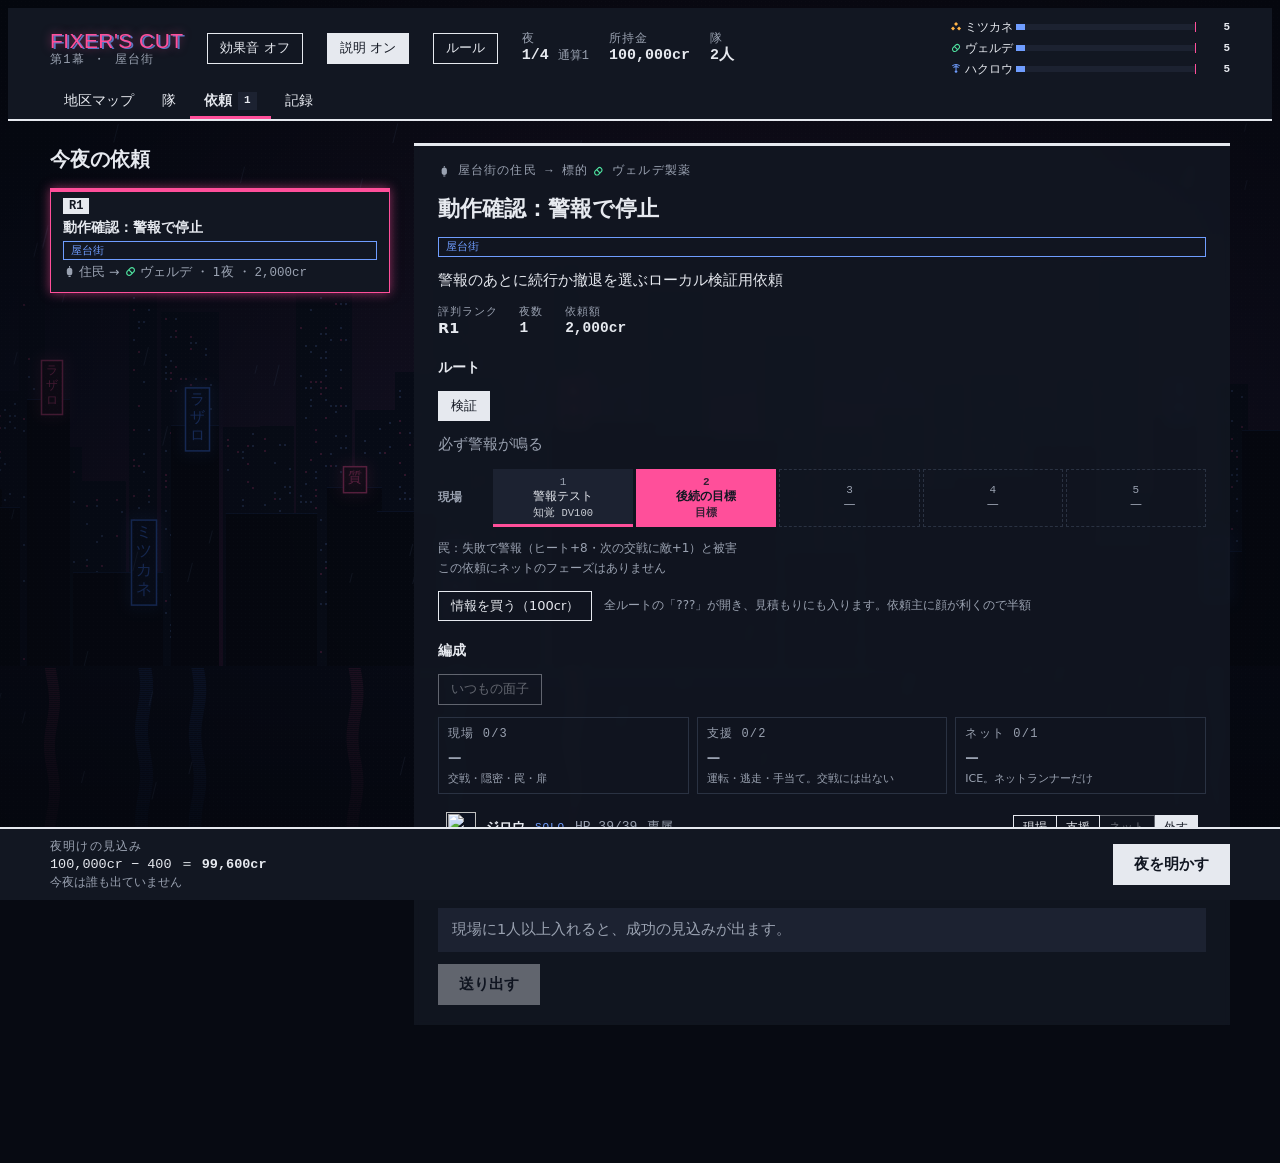
==== tools/smoke.html @ 446d9503 "Start the roguelike version: 12-night runs with a district map and reward picks Copy Fixer's Cut fro" ====
<!doctype html><html lang="ja"><meta charset="utf-8"><meta name="viewport" content="width=device-width, initial-scale=1">
<title>Fixer's Cut — local smoke fixture</title><link rel="stylesheet" href="/style.css">
<canvas id="city" aria-hidden="true"></canvas><div id="app"></div><div id="modal" class="modal" hidden></div><div id="fx" class="fx" hidden></div>
<script src="/js/data.js"></script><script src="/js/engine.js"></script><script src="/js/world.js"></script><script src="/js/run.js"></script><script src="/js/art.js"></script><script src="/js/comfort.js"></script><script src="/js/ui.js"></script>
<script>
// Deliberately isolated to localhost test page; never persists over a player's save.
save = () => {};
newGame(); G.storyQueue=[]; G.money=100000; G.board=[]; G.conditions={}; G.news=2;
G.runners.forEach(r=>{r.contract='exclusive';r.stipend=100;});
addJob({id:'smoke',title:'動作確認：警報で停止',rank:1,nights:1,payout:2000,cred:1,heat:10,client:'resident',target:'verde',req:[],desc:'警報のあとに続行か撤退を選ぶローカル検証用依頼',routes:[{name:'検証',note:'必ず警報が鳴る',field:[T(100,'警報テスト'),O('後続の目標'),_,_,_],net:N5()}]},true);
G.run.tonight={type:'job'}; // ラン中は、その夜の行き先が依頼のときだけ依頼の画面が開く
UI.tab='board'; render();
</script>
---- style.css ----
/* Layout: 雨の夜のヨミハマに貼られた2色刷りのビラ。背景の Canvas に夜景、その上に半透明の帳場。
   ピンク＝人間性や金が削れるもの、青＝仕組みとデータ。ネオンを映えさせるため、ダークに絞った単一テーマ。 */
:root {
  --paper: #070a12;
  --sheet: #121722;
  --panel: rgba(18, 23, 34, 0.9);
  --ink: #e6e9ef;
  --ink-soft: #9aa2b1;
  --rule: #2a3242;
  --pink: #ff4f9a;
  --blue: #6f9dff;
  --tile: #1c2231;
  --red: #ff3b5c;
  --scrim: rgba(3, 4, 9, 0.72);
  --log-bg: #05070c;
  --log-fg: #e6e9ef;
  --log-dim: #7d8595;
  --log-ok: #8fb2ff;
  --log-ng: #ff6aa8;
  --glow-pink: 0 0 10px rgba(255, 79, 154, 0.55);
  --glow-blue: 0 0 10px rgba(111, 157, 255, 0.5);
  --display: "Dela Gothic One", "Hiragino Sans", "Yu Gothic", sans-serif;
  --body: "IBM Plex Sans JP", "Hiragino Sans", "Yu Gothic", system-ui, sans-serif;
  --dot: "DotGothic16", "Osaka-Mono", ui-monospace, monospace;
  --mono: "IBM Plex Mono", ui-monospace, "SFMono-Regular", Menlo, monospace;
  color-scheme: dark;
}

* { box-sizing: border-box; }
body {
  background: var(--paper); color: var(--ink);
  font-family: var(--body); font-size: 14.5px; line-height: 1.65;
  padding-left: max(16px, env(safe-area-inset-left, 0px));
  padding-right: max(16px, env(safe-area-inset-right, 0px));
  padding-block: 0 calc(110px + env(safe-area-inset-bottom, 0px));
}
body::before {
  content: ""; position: fixed; inset: 0 0 auto; height: env(safe-area-inset-top, 0px);
  z-index: 30; background: var(--sheet);
}
#city { position: fixed; inset: 0; width: 100%; height: 100%; z-index: 0; pointer-events: none; transition: opacity 0.6s; }
#city[data-mode="dim"] { opacity: 0.32; }
#app { position: relative; z-index: 1; }
body.locked { overflow: hidden; }
h1, h2, h3, h4 { margin: 0; text-wrap: balance; }
p { margin: 0; }
ul, ol { margin: 0; }
b { font-weight: 700; }
.num { font-family: var(--mono); font-variant-numeric: tabular-nums; }
.label { font-family: var(--dot); font-size: 12px; letter-spacing: 0.1em; color: var(--ink-soft); font-weight: 400; }
.dim { color: var(--ink-soft); }
.pink { color: var(--pink); }
.blue { color: var(--blue); }
small { font-size: 12px; }

/* ── ボタン ── */
button {
  font: inherit; font-size: 13px; color: var(--ink); background: transparent;
  border: 1px solid var(--ink); padding: 5px 12px; cursor: pointer; line-height: 1.4;
  border-radius: 0;
}
button:hover:not(:disabled) { background: var(--tile); }
button:focus-visible, summary:focus-visible { outline: 2px solid var(--blue); outline-offset: 2px; }
button:disabled { opacity: 0.38; cursor: not-allowed; }
button.primary { background: var(--ink); color: var(--sheet); }
button.primary:hover:not(:disabled) { background: var(--pink); border-color: var(--pink); }
button.danger { border-color: var(--pink); color: var(--pink); }
button.big { font-size: 15px; padding: 9px 20px; font-weight: 700; }
button.sm { font-size: 12px; padding: 2px 8px; }
button[aria-pressed="true"] { background: var(--ink); color: var(--sheet); }

.chip {
  display: inline-block; font-size: 11px; padding: 0 7px; border: 1px solid currentColor;
  line-height: 1.6; white-space: nowrap; font-weight: 500; vertical-align: 1px;
}
.chip.p { color: var(--pink); }
.chip.b { color: var(--blue); }
.chip.o { color: var(--ink-soft); }

/* ── HUD ── */
.hud {
  position: sticky; top: env(safe-area-inset-top, 0px); z-index: 20;
  background: var(--sheet); border-bottom: 2px solid var(--ink);
  margin-inline: calc(-1 * max(16px, env(safe-area-inset-left, 0px))) calc(-1 * max(16px, env(safe-area-inset-right, 0px)));
  padding-left: max(16px, env(safe-area-inset-left, 0px));
  padding-right: max(16px, env(safe-area-inset-right, 0px));
}
.hud-in {
  max-width: 1180px; margin: 0 auto; padding-block: 10px 6px;
  display: flex; flex-wrap: wrap; align-items: center; gap: 8px 24px;
}
.brand { display: grid; line-height: 1.15; }
.logo {
  font-family: var(--display); font-size: 21px; color: var(--pink);
  text-shadow: 2px 1px 0 color-mix(in srgb, var(--blue) 70%, transparent), var(--glow-pink); letter-spacing: 0.02em;
}
.hud-stats { display: flex; flex-wrap: wrap; gap: 4px 20px; margin: 0; }
.hud-stats > div { display: grid; line-height: 1.25; }
.hud-stats dd { margin: 0; font-weight: 700; font-size: 15px; }
.hud-stats .neg dd { color: var(--pink); }
.hud-stats .dim { font-weight: 400; font-size: 12px; }
.heat { display: grid; gap: 2px; min-width: 190px; flex: 1 1 190px; max-width: 280px; margin-left: auto; }
.hb { display: grid; grid-template-columns: 58px 1fr 26px; gap: 8px; align-items: center; font-size: 11.5px; }
.hb b { font-size: 11px; text-align: right; }
.ht { height: 6px; background: var(--tile); position: relative; }
.ht::after { content: ""; position: absolute; right: 0; top: -2px; bottom: -2px; width: 1px; background: var(--pink); }
.ht i { display: block; height: 100%; background: var(--blue); }
.hot .ht i { background: var(--pink); }
.hot b, .hot span { color: var(--pink); }

.tabs {
  max-width: 1180px; margin: 0 auto; display: flex; gap: 0; overflow-x: auto;
  scrollbar-width: none;
}
.tabs::-webkit-scrollbar { display: none; }
.tabs button {
  border: 0; border-bottom: 3px solid transparent; padding: 6px 14px 5px; font-size: 14px; font-weight: 500;
  white-space: nowrap; display: inline-flex; align-items: center; gap: 6px;
}
.tabs button[aria-selected="true"] { border-bottom-color: var(--pink); background: transparent; color: var(--ink); font-weight: 700; }
.tabs .bd { font-size: 11px; background: var(--tile); padding: 0 6px; line-height: 1.6; }

/* ── 本文 ── */
.view { max-width: 1180px; margin: 0 auto; padding-block: 22px 20px; display: grid; gap: 26px; }
.sec { font-family: var(--body); font-weight: 700; font-size: 20px; display: flex; gap: 10px; align-items: baseline; flex-wrap: wrap; margin-bottom: 12px; }
.lead { max-width: 70ch; margin-bottom: 8px; }
.panel { background: var(--panel); backdrop-filter: blur(3px); border-top: 3px solid var(--ink); padding: 12px 14px 14px; display: grid; gap: 10px; align-content: start; min-width: 0; }
.panel h3 { font-size: 14px; }
.cols { display: grid; grid-template-columns: repeat(auto-fit, minmax(min(100%, 300px), 1fr)); gap: 16px; }

.chapter { display: grid; gap: 6px; border-bottom: 1px solid var(--rule); padding-block: 18px; text-shadow: 0 1px 6px #000; }
.chapter h2 { font-family: var(--display); font-weight: 400; font-size: clamp(24px, 4vw, 34px); color: var(--pink); text-shadow: 2px 1px 0 color-mix(in srgb, var(--blue) 60%, transparent), var(--glow-pink); }
.chapter p { max-width: 68ch; }
.checks { list-style: none; padding: 0; display: grid; gap: 2px; font-size: 13.5px; }
.checks li { color: var(--ink-soft); }
.checks li.done { color: var(--blue); }
.tut ol { padding-left: 1.3em; display: grid; gap: 4px; font-size: 13.5px; }
.tut { border-top-color: var(--blue); }

.ledger { margin: 0; display: grid; gap: 4px; font-size: 13.5px; }
.ledger > div { display: grid; grid-template-columns: 1fr auto; gap: 12px; align-items: baseline; border-bottom: 1px dotted var(--rule); padding-bottom: 3px; }
.ledger dt { min-width: 0; }
.ledger dd { margin: 0; font-weight: 600; white-space: nowrap; }
.ledger .tot { border-bottom: 0; border-top: 1px solid var(--ink); padding-top: 4px; font-weight: 700; }

.mlist { list-style: none; padding: 0; display: grid; gap: 8px; font-size: 13.5px; }
.mlist li { display: grid; gap: 1px; border-bottom: 1px dotted var(--rule); padding-bottom: 6px; }
.mlist li button { justify-self: start; margin-top: 3px; }
.heatlist { display: grid; gap: 6px; }
.hrow { display: grid; grid-template-columns: 100px 1fr 30px; gap: 10px; align-items: center; font-size: 13px; }
.hrow b { text-align: right; }
.msheet .hrow { grid-template-columns: 100px 1fr 30px 36px; }
.hrow .delta { text-align: right; font-size: 12px; }
.memorial ul { padding-left: 1.1em; font-size: 13.5px; }

/* ── ランナー ── */
.runners { display: grid; grid-template-columns: repeat(auto-fill, minmax(min(100%, 290px), 1fr)); gap: 16px; }
.runner { background: var(--panel); backdrop-filter: blur(3px); border-top: 3px solid var(--ink); padding: 12px 14px 14px; display: grid; gap: 8px; align-content: start; min-width: 0; }
.runner.away { opacity: 0.72; }
.runner header { display: flex; justify-content: space-between; align-items: center; gap: 12px; }
.nmrow { display: flex; flex-wrap: wrap; gap: 6px; align-items: baseline; flex: 1; min-width: 0; }
.nm { font-family: var(--display); font-weight: 400; font-size: 20px; line-height: 1.2; }
.role { font-family: var(--dot); color: var(--blue); font-size: 13px; letter-spacing: 0.08em; text-align: right; line-height: 1.2; display: grid; }
.role small { font-family: var(--body); letter-spacing: 0; color: var(--ink-soft); font-size: 11px; }
.role.sm { display: inline; font-size: 11px; }
.meta { font-size: 12.5px; color: var(--ink-soft); }
.st-mission { color: var(--blue); }
.st-therapy { color: var(--blue); }
.st-down { color: var(--pink); font-weight: 700; }
.bio { font-size: 13px; color: var(--ink-soft); border-left: 2px solid var(--rule); padding-left: 10px; }
.bars { display: grid; gap: 4px; position: relative; }
.bar { display: grid; grid-template-columns: 44px 1fr 52px; gap: 8px; align-items: center; font-size: 11.5px; }
.bar b { text-align: right; font-size: 11.5px; }
.track { height: 8px; background: var(--tile); position: relative; overflow: hidden; }
.track i { display: block; height: 100%; background: var(--ink); }
.track i.low { background: var(--pink); }
.track.ar i { background: var(--blue); }
.track.hum {
  background: linear-gradient(to right,
    color-mix(in srgb, var(--pink) 45%, var(--sheet)) 0 var(--z1),
    color-mix(in srgb, var(--pink) 20%, var(--sheet)) var(--z1) var(--z2),
    var(--tile) var(--z2));
}
.track.hum i { background: color-mix(in srgb, var(--ink) 75%, transparent); }
.zone { justify-self: end; font-family: var(--dot); font-size: 11px; letter-spacing: 0.08em; }
.z-stable { color: var(--ink-soft); }
.z-unstable, .z-sign, .z-gone { color: var(--pink); }
.stats { display: grid; grid-template-columns: repeat(6, 1fr); gap: 2px; border-block: 1px solid var(--rule); padding-block: 4px; }
.stats span { display: grid; text-align: center; line-height: 1.25; }
.stats i { font-style: normal; font-family: var(--dot); font-size: 10.5px; color: var(--ink-soft); }
.stats b { font-size: 14px; }
.skills { display: flex; flex-wrap: wrap; gap: 3px 12px; font-size: 12.5px; }
.skills b { margin-left: 4px; }
.cy { font-size: 12.5px; }
.perk { font-size: 12.5px; color: var(--ink-soft); }
.perk.on { color: var(--blue); }
.contract { font-size: 12.5px; }
.actions { display: flex; flex-wrap: wrap; gap: 6px; }

/* ── 依頼盤 ── */
.board { display: grid; grid-template-columns: minmax(0, 340px) minmax(0, 1fr); gap: 24px; align-items: start; }
.jobs { display: grid; gap: 8px; }
.jobs .sec { margin-bottom: 4px; }
.job {
  display: grid; gap: 3px; text-align: left; background: var(--panel); border: 1px solid var(--rule);
  padding: 9px 12px; width: 100%;
}
.job.sel { border-color: var(--pink); box-shadow: inset 0 3px 0 var(--pink), var(--glow-pink); background: var(--sheet); }
.jtop { display: flex; gap: 6px; align-items: center; flex-wrap: wrap; }
.rk { font-family: var(--mono); font-weight: 600; font-size: 12px; background: var(--ink); color: var(--sheet); padding: 0 6px; }
.exp { margin-left: auto; font-size: 11.5px; }
.jt { font-size: 14px; line-height: 1.45; }
.jm { font-size: 12.5px; color: var(--ink-soft); }
.req { display: flex; flex-wrap: wrap; gap: 4px; }
.req span { font-size: 11px; color: var(--blue); border: 1px solid currentColor; padding: 0 6px; }

.detail { min-width: 0; }
.jd { background: var(--panel); backdrop-filter: blur(3px); border-top: 3px solid var(--ink); padding: 16px clamp(14px, 3vw, 24px) 20px; display: grid; gap: 12px; scroll-margin-top: 140px; }
.jd h2 { font-family: var(--body); font-weight: 700; font-size: clamp(18px, 2.4vw, 22px); line-height: 1.45; }
.jd h3 { font-size: 14px; margin-top: 6px; }
.facts { display: flex; flex-wrap: wrap; gap: 4px 22px; margin: 0; }
.facts div { display: grid; line-height: 1.3; }
.facts dt { font-family: var(--dot); font-size: 11px; color: var(--ink-soft); letter-spacing: 0.08em; }
.facts dd { margin: 0; font-weight: 700; }
.toggle { display: inline-flex; flex-wrap: wrap; justify-self: start; }
.toggle button + button { border-left: 0; }

.strip-wrap { overflow-x: auto; }
.strip { display: grid; grid-template-columns: 52px repeat(var(--cols), minmax(62px, 1fr)); gap: 3px; min-width: calc(52px + var(--cols) * 65px); }
.lane { font-size: 12px; font-weight: 700; align-self: center; color: var(--ink-soft); }
.ph { background: var(--tile); text-align: center; padding: 6px 3px; font-size: 12px; line-height: 1.3; min-height: 54px; display: grid; align-content: center; }
.ph i { display: block; font-style: normal; font-family: var(--dot); font-size: 11px; color: var(--ink-soft); }
.ph .dv { display: block; font-family: var(--mono); font-size: 10.5px; opacity: 0.85; margin-top: 2px; }
.ph.empty { background: transparent; border: 1px dashed var(--rule); color: var(--ink-soft); }
.ph.enemy { background: var(--ink); color: var(--sheet); }
.ph.enemy i { color: var(--sheet); opacity: 0.7; }
.ph.goal, .ph.netgoal { background: var(--pink); color: var(--sheet); font-weight: 700; }
.ph.goal i, .ph.netgoal i { color: var(--sheet); opacity: 0.85; }
.ph.ice { background: color-mix(in srgb, var(--blue) 18%, var(--sheet)); box-shadow: inset 0 -3px 0 var(--blue); }
.ph.ice.netgoal { background: var(--pink); }
.ph.trap { box-shadow: inset 0 -3px 0 var(--pink); }
.ph.fog { color: var(--ink-soft); }
.ph.fog .q { font-family: var(--dot); font-size: 16px; letter-spacing: 0.1em; }
.ph.bought { outline: 1px dashed var(--blue); outline-offset: -3px; }
.nightlbl { grid-column: span 5; font-size: 11px; color: var(--ink-soft); border-top: 1px solid var(--rule); padding-top: 2px; text-align: center; }
.legend { list-style: none; padding: 0; display: grid; gap: 1px; font-size: 12px; color: var(--ink-soft); }
.legend .blue { color: var(--blue); }
.intel { display: flex; flex-wrap: wrap; gap: 6px 12px; align-items: center; font-size: 13px; }

.slots { display: grid; grid-template-columns: repeat(3, minmax(0, 1fr)); gap: 8px; }
.slot { border: 1px solid var(--rule); padding: 7px 9px; display: grid; gap: 2px; align-content: start; min-width: 0; }
.slot .who { display: flex; flex-wrap: wrap; gap: 2px 8px; font-weight: 700; font-size: 13.5px; }
.slot small { color: var(--ink-soft); font-size: 11px; line-height: 1.4; }
.reqs { display: flex; flex-wrap: wrap; gap: 6px; align-items: center; }
.picks { display: grid; gap: 4px; }
.pick { display: flex; flex-wrap: wrap; justify-content: space-between; align-items: center; gap: 6px 12px; padding: 6px 8px; border-bottom: 1px dotted var(--rule); }
.pick.in { background: color-mix(in srgb, var(--blue) 9%, var(--sheet)); }
.pick.off { opacity: 0.6; }
.pn { display: flex; flex-wrap: wrap; gap: 4px 10px; align-items: baseline; font-size: 13px; }
.seg { display: inline-flex; }
.seg button { font-size: 12px; padding: 3px 9px; }
.seg button + button { border-left: 0; }

.est { display: flex; flex-wrap: wrap; gap: 6px 26px; align-items: baseline; background: var(--tile); padding: 10px 14px; }
.est > div { display: grid; line-height: 1.2; }
.est b { font-size: 28px; font-weight: 600; }
.est small { flex-basis: 100%; color: var(--ink-soft); }
.est.empty { padding: 10px 14px; }
.pay { border-top: 1px solid var(--ink); padding-top: 6px; }
.errs { color: var(--pink); font-size: 13px; padding-left: 1.1em; }
.jd > .primary.big { justify-self: start; }

/* ── 闇医者 ── */
.chips { display: flex; flex-wrap: wrap; gap: 6px; margin-bottom: 14px; }
.docwrap { display: grid; grid-template-columns: minmax(0, 340px) minmax(0, 1fr); gap: 22px; align-items: start; }
.docside { display: grid; gap: 14px; }
.care { gap: 8px; }
.carerow { display: grid; grid-template-columns: 1fr auto; gap: 10px; align-items: center; font-size: 13px; border-bottom: 1px dotted var(--rule); padding-bottom: 6px; }
.carerow span { display: grid; }
.catalog { display: grid; gap: 10px; min-width: 0; }
.catalog h3 { font-size: 15px; display: flex; gap: 10px; align-items: baseline; flex-wrap: wrap; }
.cws { display: grid; grid-template-columns: repeat(auto-fill, minmax(min(100%, 250px), 1fr)); gap: 10px; }
.cw { background: var(--panel); border: 1px solid var(--rule); padding: 10px 12px; display: grid; gap: 6px; align-content: start; }
.cw.rec { border-color: var(--blue); }
.cw.owned { opacity: 0.55; }
.cwh { display: flex; flex-wrap: wrap; gap: 6px; align-items: baseline; }
.cw p { font-size: 13px; }
.cwn { margin: 0; display: grid; gap: 1px; font-size: 12px; }
.cwn div { display: flex; justify-content: space-between; gap: 8px; }
.cwn dd { margin: 0; }

/* ── 通信ログ ── */
.log {
  background: var(--log-bg); color: var(--log-fg); font-family: var(--mono); font-size: 12.5px; line-height: 1.6;
  padding: 12px 14px; display: grid; gap: 2px; overflow-y: auto; max-height: 52vh;
}
.ln { display: flex; flex-wrap: wrap; gap: 0 10px; align-items: baseline; }
.log.play .ln { opacity: 0; transition: opacity 0.15s; }
.log.play .ln.on, .log .ln.on { opacity: 1; }
.ln .t { color: var(--log-dim); min-width: 52px; }
.ln .who { font-family: var(--body); font-weight: 700; min-width: 3.5em; }
.ln .what { font-family: var(--body); }
.ln .calc { color: var(--log-dim); font-size: 12px; }
.ln .res { font-weight: 600; }
.ln.ok .res, .ln.goal .what { color: var(--log-ok); }
.ln.ng .res, .ln.ng .what, .ln.dead .what { color: var(--log-ng); }
.ln.warn .what { color: var(--log-ng); }
.ln.dead .what { font-weight: 700; }
.ln.info .what { color: var(--log-dim); }
.ln.goal .what { font-weight: 700; }
.ln.sub { padding-left: 62px; font-size: 12px; }
.ln.sub.ng .what { color: var(--log-ng); }
.lanetag { font-family: var(--dot); font-size: 10.5px; color: var(--log-ok); border: 1px solid currentColor; padding: 0 4px; line-height: 1.4; }
.arch { background: var(--panel); border-top: 1px solid var(--rule); padding: 10px 14px; display: grid; gap: 8px; }
.arch summary { cursor: pointer; font-weight: 700; }
.arch h4 { font-size: 13.5px; margin-top: 8px; }
.arch .log { max-height: none; }

/* ── モーダル ── */
.modal {
  position: fixed; inset: 0; z-index: 50; background: var(--scrim); overflow-y: auto;
  padding: calc(24px + env(safe-area-inset-top, 0px)) max(12px, env(safe-area-inset-right, 0px)) calc(24px + env(safe-area-inset-bottom, 0px)) max(12px, env(safe-area-inset-left, 0px));
}
.msheet { max-width: 760px; margin: 0 auto; background: var(--sheet); border: 2px solid var(--ink); padding: 20px clamp(16px, 3.5vw, 30px) 22px; display: grid; gap: 12px; }
.msheet h2 { font-family: var(--body); font-weight: 700; font-size: clamp(19px, 3vw, 24px); line-height: 1.45; }
.msheet h3 { font-size: 14.5px; margin-top: 4px; }
.mact { display: flex; flex-wrap: wrap; gap: 8px; justify-content: flex-end; margin-top: 4px; }
.speed { display: flex; flex-wrap: wrap; align-items: center; gap: 4px 8px; margin-right: auto; }
.verdict { font-family: var(--display); font-size: 22px; letter-spacing: 0.04em; }
.verdict.ok { color: var(--blue); }
.verdict.ng { color: var(--pink); }
.dead { color: var(--pink); font-weight: 700; }
.notes, .events { padding-left: 1.1em; display: grid; gap: 3px; font-size: 13.5px; }
.events .ng, .events .warn { color: var(--pink); }
.events .ok { color: var(--blue); }
.story { font-size: 15.5px; line-height: 1.9; max-width: 60ch; }
.storygoal { border-top: 1px solid var(--rule); padding-top: 8px; font-size: 14px; }
.bonus { display: grid; grid-template-columns: repeat(auto-fit, minmax(min(100%, 190px), 1fr)); gap: 8px; }
.bonus button { display: grid; gap: 4px; text-align: left; padding: 12px; background: var(--paper); border-color: var(--rule); font-size: 13.5px; }
.bonus button:hover { border-color: var(--ink); }
.bonus .label { color: var(--blue); font-size: 13px; }
.bonus.end button .label { color: var(--pink); font-family: var(--display); font-size: 20px; letter-spacing: 0; }

/* ── ドック・トースト ── */
.dock {
  position: fixed; left: 0; right: 0; bottom: 0; z-index: 20; background: var(--sheet); border-top: 2px solid var(--ink);
  padding-left: max(16px, env(safe-area-inset-left, 0px)); padding-right: max(16px, env(safe-area-inset-right, 0px));
  padding-bottom: env(safe-area-inset-bottom, 0px);
}
.dock-in { max-width: 1180px; margin: 0 auto; display: flex; gap: 10px 20px; align-items: center; justify-content: space-between; padding-block: 10px; flex-wrap: wrap; }
.proj { display: grid; line-height: 1.35; font-size: 13.5px; min-width: 0; }
.proj small { color: var(--ink-soft); }
.toast {
  position: fixed; left: 50%; transform: translateX(-50%); bottom: calc(86px + env(safe-area-inset-bottom, 0px)); z-index: 60;
  background: var(--ink); color: var(--sheet); padding: 8px 16px; font-size: 13.5px; max-width: min(560px, calc(100vw - 32px));
}

/* ── タイトル・結末 ── */
.title-screen { min-height: 100vh; display: grid; align-items: center; padding-block: 40px; }
.ts-in {
  max-width: 760px; margin: 0 auto; display: grid; gap: 18px;
  background: linear-gradient(rgba(7, 10, 18, 0.78), rgba(7, 10, 18, 0.55)); padding: clamp(18px, 4vw, 36px);
  border-top: 2px solid var(--pink); backdrop-filter: blur(2px);
}
.logo-big {
  font-family: var(--display); font-weight: 400; font-size: clamp(42px, 9vw, 84px); line-height: 1.02; color: var(--pink);
  text-shadow: 4px 3px 0 color-mix(in srgb, var(--blue) 70%, transparent), 0 0 24px rgba(255, 79, 154, 0.6);
}
.logo-big span { display: block; font-family: var(--dot); font-size: 0.28em; letter-spacing: 0.2em; color: var(--ink); text-shadow: none; margin-top: 10px; }
.thesis { font-family: var(--display); font-size: clamp(19px, 2.8vw, 26px); line-height: 1.55; max-width: 32ch; }
.thesis em { font-style: normal; color: var(--pink); }
.decide { display: flex; flex-wrap: wrap; gap: 8px; list-style: none; padding: 0; }
.decide li { border: 1px solid var(--ink); padding: 3px 12px; font-size: 13px; font-weight: 500; }
.ts-actions { display: flex; flex-wrap: wrap; gap: 10px; }
.howto { border-top: 1px solid var(--rule); padding-top: 10px; font-size: 13.5px; }
.howto summary { cursor: pointer; font-weight: 700; }
.howto ul { padding-left: 1.1em; margin-top: 8px; display: grid; gap: 3px; }
.ending .logo-big { font-size: clamp(40px, 8vw, 72px); }
.endstats { max-width: 520px; }

@media (max-width: 900px) {
  .board, .docwrap { grid-template-columns: minmax(0, 1fr); }
  .heat { margin-left: 0; max-width: none; }
}
@media (max-width: 560px) {
  .slots { grid-template-columns: minmax(0, 1fr); }
  .hud-in { gap: 6px 16px; padding-block: 8px 4px; }
  .logo { font-size: 18px; }
  .heat { grid-template-columns: repeat(3, minmax(0, 1fr)); gap: 0 12px; flex-basis: 100%; min-width: 0; }
  .hb { grid-template-columns: 1fr auto; gap: 0 4px; font-size: 11px; }
  .hb .ht { grid-column: 1 / -1; order: 3; height: 4px; }
  .tabs button { padding-inline: 11px; font-size: 13.5px; }
  .ln .t { min-width: 0; }
  .ln.sub { padding-left: 14px; }
  .est b { font-size: 24px; }
  .dock-in { flex-wrap: nowrap; gap: 10px; padding-block: 8px; }
  .proj small { display: none; }
  .dock button.big { padding: 8px 14px; font-size: 14px; white-space: nowrap; }
}
@media (prefers-reduced-motion: reduce) {
  .log.play .ln { opacity: 1; transition: none; }
}

/* ── 肖像・ロゴ ── */
.pf { position: relative; display: block; flex: none; overflow: hidden; background: #0d1220; width: 64px; height: 64px; }
.pf img, .pf .ov { position: absolute; inset: 0; width: 100%; height: 100%; display: block; }
.pf img { object-fit: cover; filter: saturate(calc(1 - var(--m, 0) * 0.65)) contrast(calc(1 + var(--m, 0) * 0.25)); }
.pf .gp { filter: drop-shadow(0 0 1.5px #ff4f9a); }
.pf .gb { filter: drop-shadow(0 0 1.5px #6f9dff); }
.pf.lg { width: 72px; height: 72px; box-shadow: 3px 3px 0 color-mix(in srgb, var(--blue) 45%, transparent); }
.pf.md { width: 48px; height: 48px; }
.pf.sm { width: 30px; height: 30px; }
.pf.ci { width: clamp(110px, 20vw, 170px); height: clamp(110px, 20vw, 170px); transform: skewY(4deg); border: 2px solid var(--pink); }
.tone-red .pf.ci { border-color: var(--red); }
.pf.glitchy::after, .pf.broken::after {
  content: ""; position: absolute; inset: 0; pointer-events: none;
  background: repeating-linear-gradient(0deg, rgba(0, 0, 0, 0.28) 0 1px, transparent 1px 3px);
}
.pf.glitchy { animation: por-jitter 2.4s steps(1) infinite; }
.pf.broken img { filter: saturate(0.3) contrast(1.4); }
.pf.broken { animation: por-jitter 0.5s steps(1) infinite; }
@keyframes por-jitter {
  0%, 86%, 100% { transform: none; filter: none; }
  88% { transform: translateX(2px); filter: drop-shadow(-2px 0 0 var(--pink)); }
  91% { transform: translateX(-2px); filter: drop-shadow(2px 0 0 var(--blue)); }
  94% { transform: none; }
}
.pf.ci.glitchy, .pf.ci.broken { animation-name: ci-por-jitter; }
@keyframes ci-por-jitter {
  0%, 86%, 100% { transform: skewY(4deg); filter: none; }
  88% { transform: skewY(4deg) translateX(3px); filter: drop-shadow(-3px 0 0 var(--pink)); }
  91% { transform: skewY(4deg) translateX(-3px); filter: drop-shadow(3px 0 0 var(--blue)); }
}
.runner.away .pf { opacity: 0.6; }
.pn { align-items: center; }
.cwp { display: flex; align-items: center; gap: 6px; min-height: 44px; }
.cwp small { margin-left: 2px; }
.logo-mark { width: 1.05em; height: 1.05em; vertical-align: -0.16em; margin-right: 3px; flex: none; }
.lg-mitsukane { color: #ffb347; }
.lg-verde { color: #4fe3a0; }
.lg-hakurou { color: var(--blue); }
.lg-gang { color: var(--pink); }
.lg-resident, .lg-broker, .lg-self { color: var(--ink-soft); }
.hb span { display: inline-flex; align-items: center; white-space: nowrap; }
.jdlabel { display: flex; flex-wrap: wrap; align-items: center; gap: 2px 4px; }

/* ── 通信中のフェーズ表 ── */
.cstrip .ph { position: relative; transition: background 0.2s, box-shadow 0.2s; }
.cstrip .ph .q { display: none; font-family: var(--dot); font-size: 16px; letter-spacing: 0.1em; }
.cstrip .ph.fog { background: var(--tile); color: var(--ink-soft); box-shadow: none; }
.cstrip .ph.fog .real { display: none; }
.cstrip .ph.fog .q { display: block; }
.cstrip .ph.past { opacity: 0.45; }
.cstrip .ph.done:not(.past) { opacity: 0.8; }
.cstrip .ph.cur { outline: 2px solid var(--pink); outline-offset: 1px; z-index: 1; box-shadow: var(--glow-pink); opacity: 1; }
.cstrip .ph.cur::before {
  content: "▼"; position: absolute; top: -15px; left: 50%; transform: translateX(-50%);
  color: var(--pink); font-size: 11px; text-shadow: var(--glow-pink);
}
.cstrip .ph.enemy.cur { animation: blink 0.5s steps(2) infinite; }
@keyframes blink { 50% { background: var(--red); } }
.cstrip .ph.good:not(.goal):not(.netgoal) { background: color-mix(in srgb, var(--blue) 28%, var(--sheet)); color: var(--ink); }
.cstrip .ph.bad { background: color-mix(in srgb, var(--red) 55%, var(--sheet)); color: #fff; }
.cstrip .ph.hurt::after { content: ""; position: absolute; top: 0; right: 0; border: 6px solid transparent; border-top-color: var(--pink); border-right-color: var(--pink); }
.cstrip .ph.ice.broken { animation: shatter 0.6s ease-out forwards; }
@keyframes shatter {
  0% { clip-path: polygon(0 0, 100% 0, 100% 100%, 0 100%); }
  40% { clip-path: polygon(0 0, 45% 10%, 100% 0, 88% 52%, 100% 100%, 52% 88%, 0 100%, 12% 48%); filter: brightness(1.6); }
  100% { clip-path: polygon(0 0, 45% 10%, 100% 0, 88% 52%, 100% 100%, 52% 88%, 0 100%, 12% 48%); opacity: 0.55; }
}
.msheet .strip-wrap { padding-top: 16px; }

/* ── カットイン ── */
.fx { position: fixed; inset: 0; z-index: 70; pointer-events: none; }
.cutin {
  position: absolute; inset: 0; display: grid; place-items: center; overflow: hidden;
  background: repeating-linear-gradient(0deg, rgba(0, 0, 0, 0.35) 0 1px, transparent 1px 3px), rgba(3, 4, 9, 0.55);
  animation: ci-bg 2.3s forwards;
}
.ci-band {
  width: 100%; display: flex; justify-content: center; align-items: center; gap: clamp(12px, 3vw, 28px);
  padding: 22px max(16px, env(safe-area-inset-left, 0px)); background: rgba(7, 10, 18, 0.94);
  border-block: 2px solid var(--pink); box-shadow: 0 0 40px rgba(255, 79, 154, 0.35);
  transform: skewY(-4deg); animation: ci-band 2.3s cubic-bezier(0.2, 0.8, 0.2, 1) forwards;
}
.ci-text { display: grid; justify-items: start; gap: 4px; transform: skewY(4deg); }
.ci-kick { font-family: var(--dot); letter-spacing: 0.18em; color: var(--blue); font-size: 13px; }
.ci-text b {
  font-family: var(--display); font-weight: 400; font-size: clamp(42px, 10vw, 96px); line-height: 1.05; color: var(--pink);
  text-shadow: 4px 0 0 color-mix(in srgb, var(--blue) 80%, transparent), -3px 0 0 rgba(255, 255, 255, 0.35), var(--glow-pink);
  animation: ci-glitch 0.36s steps(2) 3 0.25s;
}
.ci-text small { color: var(--ink); font-size: 15px; }
.tone-red .ci-band { border-color: var(--red); box-shadow: 0 0 40px rgba(255, 59, 92, 0.45); }
.tone-red .ci-text b { color: var(--red); }
.tone-blue .ci-band { border-color: var(--blue); box-shadow: 0 0 40px rgba(111, 157, 255, 0.35); }
.tone-blue .ci-text b { color: var(--ink); text-shadow: 4px 0 0 var(--pink), -3px 0 0 var(--blue), var(--glow-blue); }
@keyframes ci-bg { 0% { opacity: 0; } 8%, 82% { opacity: 1; } 100% { opacity: 0; } }
@keyframes ci-band {
  0% { transform: translateX(-105%) skewY(-4deg); }
  16%, 80% { transform: translateX(0) skewY(-4deg); }
  100% { transform: translateX(105%) skewY(-4deg); }
}
@keyframes ci-glitch {
  0% { transform: translate(0); clip-path: inset(0 0 0 0); }
  50% { transform: translate(-4px, 1px); clip-path: inset(20% 0 35% 0); }
  100% { transform: translate(3px, -1px); clip-path: inset(55% 0 5% 0); }
}
@media (prefers-reduced-motion: reduce) {
  .pf.glitchy, .pf.broken, .cstrip .ph.enemy.cur, .cstrip .ph.ice.broken { animation: none; }
  #city { transition: none; }
}

/* ── 説明の表示切り替え・成長・見込みの内訳 ── */
.no-hints .hint { display: none !important; }
.skills > span { display: inline-grid; grid-template-columns: auto auto; column-gap: 0; }
.skills .xp { grid-column: 1 / -1; display: block; height: 2px; background: var(--tile); margin-top: 1px; }
.skills .xp i { display: block; height: 100%; background: var(--blue); }
.odds { flex-basis: 100%; display: grid; gap: 4px; }
.odds ul { list-style: none; padding: 0; display: grid; gap: 3px; }
.odds li { display: grid; grid-template-columns: minmax(7.5em, auto) 1fr 3.2em 2.4em; gap: 10px; align-items: center; font-size: 13px; }
.odds li > span { display: flex; gap: 6px; align-items: baseline; min-width: 0; }
.odds li b { font-size: 13px; text-align: right; font-weight: 600; }
.odds .meter { display: block; height: 6px; background: var(--paper); }
.odds .meter i { display: block; height: 100%; background: var(--blue); }
.odds li.mid .meter i { background: color-mix(in srgb, var(--blue) 50%, var(--pink)); }
.odds li.lo .meter i { background: var(--pink); }
.odds li.lo b { color: var(--pink); }
.odds .why li { grid-template-columns: 1fr auto; color: var(--ink-soft); }
.credits, .growth { list-style: none; padding: 0; display: grid; gap: 3px; font-size: 13.5px; }
.credits li { border-left: 2px solid var(--blue); padding-left: 8px; }
.growth li { color: var(--blue); }
.growth li::before { content: "▲ "; }
.wlist { list-style: none; padding: 0; display: grid; gap: 4px; font-size: 13.5px; }
.slot-h { font-size: 13.5px; margin-top: 6px; display: flex; gap: 10px; align-items: baseline; flex-wrap: wrap; }
.cw.gear.owned { opacity: 1; border-color: var(--ink); }
.cw .actions { align-items: center; }
.wlist .rumor { color: var(--ink-soft); font-style: italic; }
.epilogue { list-style: none; padding: 0; display: grid; gap: 6px; font-size: 14.5px; max-width: 60ch; border-left: 2px solid var(--blue); padding-left: 12px; }
.chip.trait.rare { border-color: var(--blue); color: var(--blue); }
.chip.trait.legend { border-color: var(--pink); color: var(--pink); box-shadow: var(--glow-pink); }
.runner.r-rare { border-top-color: var(--blue); }
.runner.r-legend { border-top-color: var(--pink); box-shadow: 0 -2px 14px rgba(255, 79, 154, 0.35); }
.traitline { font-size: 12.5px; color: var(--blue); }
.r-legend .traitline { color: var(--pink); }
.cw.tier2 { border-left: 3px solid color-mix(in srgb, var(--blue) 60%, transparent); }
.cw.tier3 { border-left: 3px solid var(--pink); }
.loaderr { border-top-color: var(--pink); max-width: 60ch; }

/* ルール */
.help { display: grid; gap: 8px; font-size: 13.5px; }
.help h3 { border-top: 1px solid var(--rule); padding-top: 10px; }
.help h3:first-child { border-top: 0; padding-top: 0; }
.help ul:not(.legend) { padding-left: 1.1em; display: grid; gap: 3px; }
.help .hstat > div { grid-template-columns: 4.5em 1fr; }
.help .hstat dd { white-space: normal; font-weight: 400; }
.help .calc { font-size: 15px; }

/* ── 地区マップ（ローグライク版） ──
   1幕4夜の列を左から並べる。今夜の列だけ押せる。行き先の頭文字を角印にして、種類を色で分ける */
.acts { list-style: none; padding: 0; display: grid; grid-template-columns: repeat(3, minmax(0, 1fr)); gap: 6px; }
.acts li { border-top: 3px solid var(--rule); padding-top: 4px; display: grid; line-height: 1.35; color: var(--ink-soft); }
.acts li.done { border-color: var(--blue); }
.acts li.cur { border-color: var(--pink); color: var(--ink); }
.acts li b { font-size: 15px; }
.map { margin-block: 14px 12px; }
.mcols { display: grid; grid-template-columns: repeat(4, minmax(0, 1fr)); gap: 10px; align-items: start; }
.mcol { display: grid; gap: 8px; }
.mcol.past { opacity: 0.55; }
.mh { display: flex; gap: 6px; align-items: center; min-height: 22px; }
.node {
  display: grid; grid-template-columns: auto minmax(0, 1fr); gap: 10px; text-align: left; align-items: start;
  background: var(--panel); border: 1px solid var(--rule); padding: 10px; width: 100%;
}
.node:disabled { opacity: 1; cursor: default; }
.node.past { opacity: 0.4; }
.mcol.now .node:not(:disabled) { border-color: var(--ink); }
.node.sel { border-color: var(--pink) !important; box-shadow: inset 0 3px 0 var(--pink), var(--glow-pink); background: var(--sheet); }
.node.picked { border-color: var(--blue); box-shadow: inset 0 3px 0 var(--blue); }
.nb { display: grid; gap: 3px; min-width: 0; font-size: 12.5px; }
.nb b { font-size: 14px; }
.nb .chip { justify-self: start; }
.nt { font-size: 13px; line-height: 1.45; color: var(--ink); }
.nm2 { color: var(--ink-soft); }
.mk {
  display: inline-grid; place-items: center; width: 30px; height: 30px; font-family: var(--body); font-weight: 700; font-size: 15px;
  border: 1px solid currentColor; color: var(--ink-soft); line-height: 1;
}
.n-job .mk, .mk.n-job { color: var(--ink); }
.n-hard .mk, .mk.n-hard, .n-boss .mk, .mk.n-boss { color: var(--pink); }
.n-doc .mk, .mk.n-doc, .n-hideout .mk, .mk.n-hideout { color: var(--blue); }
.n-boss { border-color: var(--pink); }
.tonight { margin-bottom: 14px; }
.tonight.on { border-top-color: var(--pink); }
.event { max-width: 760px; }
.event h2 { font-family: var(--display); font-weight: 400; font-size: 24px; }
.route { list-style: none; padding: 0; display: grid; gap: 6px; }
.route li { display: flex; gap: 6px; align-items: center; flex-wrap: wrap; }
.route .label { min-width: 4.5em; }
.route .mk { width: 26px; height: 26px; font-size: 13px; }
@media (max-width: 900px) {
  .mcols { grid-template-columns: repeat(2, minmax(0, 1fr)); }
}
@media (max-width: 560px) {
  .mcols { grid-template-columns: minmax(0, 1fr); }
  .mcol.past { display: none; }
}

/* ── 報酬3択 ── */
.rewards { display: grid; grid-template-columns: repeat(auto-fit, minmax(min(100%, 220px), 1fr)); gap: 10px; margin-block: 8px 12px; }
.rw { border: 1px solid var(--rule); background: var(--sheet); padding: 10px 12px; display: grid; gap: 6px; align-content: start; }
.rw.rare { border-color: var(--pink); box-shadow: inset 0 3px 0 var(--pink); }
.rw b { font-size: 14.5px; }
.rw p { font-size: 13px; }
.rw .chip { justify-self: start; }
.rwr { display: flex; gap: 8px; align-items: center; }
.rts { display: grid; gap: 6px; margin-top: 4px; }
.rt { display: flex; flex-wrap: wrap; gap: 4px 8px; align-items: center; font-size: 12px; }
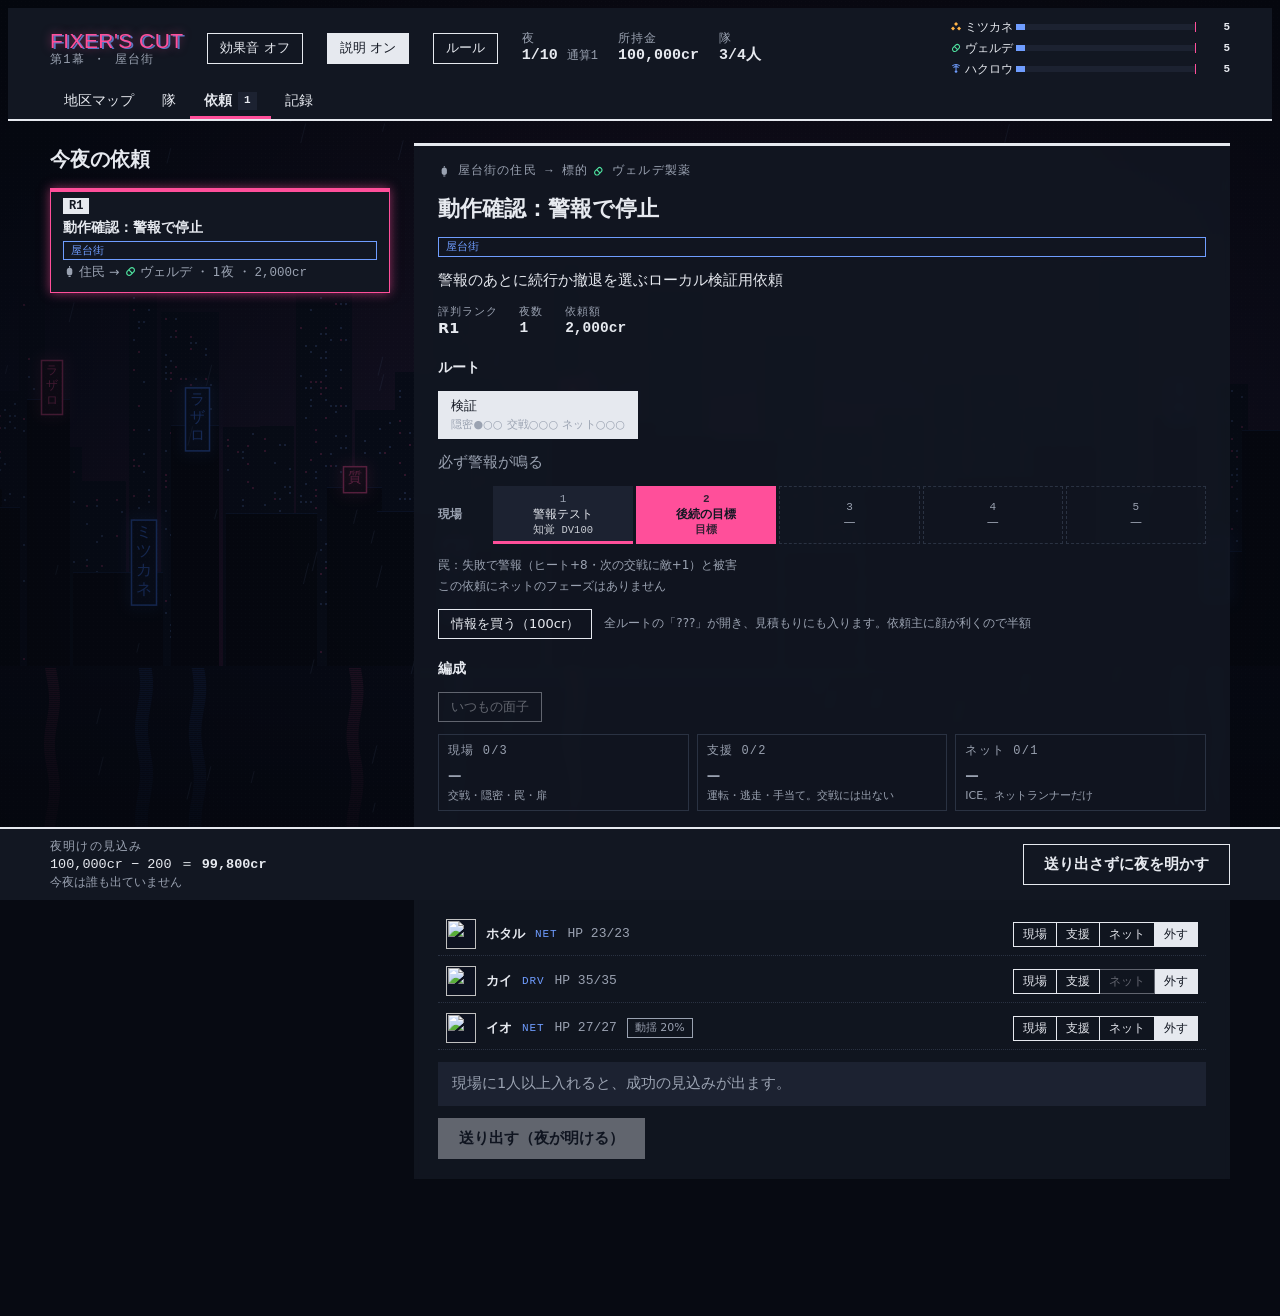
==== commit ab392b2a: "Rework the roguelike: 30-night maps, types, meta progression, danger tiers Implements every stage of" ====
--- a/tools/smoke.html
+++ b/tools/smoke.html
@@ -1,12 +1,11 @@
 <!doctype html><html lang="ja"><meta charset="utf-8"><meta name="viewport" content="width=device-width, initial-scale=1">
 <title>Fixer's Cut — local smoke fixture</title><link rel="stylesheet" href="/style.css">
 <canvas id="city" aria-hidden="true"></canvas><div id="app"></div><div id="modal" class="modal" hidden></div><div id="fx" class="fx" hidden></div>
-<script src="/js/data.js"></script><script src="/js/engine.js"></script><script src="/js/world.js"></script><script src="/js/run.js"></script><script src="/js/art.js"></script><script src="/js/comfort.js"></script><script src="/js/ui.js"></script>
+<script src="/js/data.js"></script><script src="/js/engine.js"></script><script src="/js/world.js"></script><script src="/js/run.js"></script><script src="/js/meta.js"></script><script src="/js/art.js"></script><script src="/js/comfort.js"></script><script src="/js/ui.js"></script>
 <script>
 // Deliberately isolated to localhost test page; never persists over a player's save.
 save = () => {};
 newGame(); G.storyQueue=[]; G.money=100000; G.board=[]; G.conditions={}; G.news=2;
-G.runners.forEach(r=>{r.contract='exclusive';r.stipend=100;});
 addJob({id:'smoke',title:'動作確認：警報で停止',rank:1,nights:1,payout:2000,cred:1,heat:10,client:'resident',target:'verde',req:[],desc:'警報のあとに続行か撤退を選ぶローカル検証用依頼',routes:[{name:'検証',note:'必ず警報が鳴る',field:[T(100,'警報テスト'),O('後続の目標'),_,_,_],net:N5()}]},true);
 G.run.tonight={type:'job'}; // ラン中は、その夜の行き先が依頼のときだけ依頼の画面が開く
 UI.tab='board'; render();
--- a/style.css
+++ b/style.css
@@ -194,7 +194,6 @@
 .cy { font-size: 12.5px; }
 .perk { font-size: 12.5px; color: var(--ink-soft); }
 .perk.on { color: var(--blue); }
-.contract { font-size: 12.5px; }
 .actions { display: flex; flex-wrap: wrap; gap: 6px; }
 
 /* ── 依頼盤 ── */
@@ -563,18 +562,12 @@
 .acts li.done { border-color: var(--blue); }
 .acts li.cur { border-color: var(--pink); color: var(--ink); }
 .acts li b { font-size: 15px; }
-.map { margin-block: 14px 12px; }
-.mcols { display: grid; grid-template-columns: repeat(4, minmax(0, 1fr)); gap: 10px; align-items: start; }
-.mcol { display: grid; gap: 8px; }
-.mcol.past { opacity: 0.55; }
-.mh { display: flex; gap: 6px; align-items: center; min-height: 22px; }
 .node {
   display: grid; grid-template-columns: auto minmax(0, 1fr); gap: 10px; text-align: left; align-items: start;
   background: var(--panel); border: 1px solid var(--rule); padding: 10px; width: 100%;
 }
 .node:disabled { opacity: 1; cursor: default; }
 .node.past { opacity: 0.4; }
-.mcol.now .node:not(:disabled) { border-color: var(--ink); }
 .node.sel { border-color: var(--pink) !important; box-shadow: inset 0 3px 0 var(--pink), var(--glow-pink); background: var(--sheet); }
 .node.picked { border-color: var(--blue); box-shadow: inset 0 3px 0 var(--blue); }
 .nb { display: grid; gap: 3px; min-width: 0; font-size: 12.5px; }
@@ -598,13 +591,34 @@
 .route li { display: flex; gap: 6px; align-items: center; flex-wrap: wrap; }
 .route .label { min-width: 4.5em; }
 .route .mk { width: 26px; height: 26px; font-size: 13px; }
-@media (max-width: 900px) {
-  .mcols { grid-template-columns: repeat(2, minmax(0, 1fr)); }
-}
-@media (max-width: 560px) {
-  .mcols { grid-template-columns: minmax(0, 1fr); }
-  .mcol.past { display: none; }
-}
+/* 今夜の行き先と、この幕の地図（1夜1行、線でつながった先にしか進めない） */
+.topts { display: grid; grid-template-columns: repeat(auto-fit, minmax(min(100%, 230px), 1fr)); gap: 8px; margin-top: 10px; }
+.topts .node { border-color: var(--ink); }
+.actmap { margin-block: 4px 14px; }
+.actmap h3 { margin: 0 0 6px; }
+.amwrap { display: grid; grid-template-columns: 3.4em minmax(0, 1fr); max-width: 560px; }
+.amlabels span, .mrow { height: 44px; display: flex; align-items: center; }
+.amlabels span { font-size: 11.5px; color: var(--ink-soft); }
+.amlabels span.cur { color: var(--pink); font-weight: 700; }
+.amnodes { position: relative; }
+.amnodes svg { position: absolute; inset: 0; width: 100%; height: 100%; overflow: visible; }
+.amnodes line { stroke: var(--rule); stroke-width: 1.5; vector-effect: non-scaling-stroke; }
+.amnodes line.on { stroke: var(--ink-soft); }
+.mrow { position: relative; justify-content: space-around; }
+.mini {
+  position: relative; width: 32px; height: 32px; padding: 0; display: grid; place-items: center;
+  font-family: var(--body); font-weight: 700; font-size: 14px; background: var(--panel); border: 1px solid var(--rule); color: var(--ink-soft);
+}
+.mini:disabled { cursor: default; opacity: 1; }
+.mini.n-job { color: var(--ink); }
+.mini.n-hard, .mini.n-boss { color: var(--pink); }
+.mini.n-doc, .mini.n-hideout { color: var(--blue); }
+.mini.s-off, .mini.s-off:disabled { opacity: 0.3; }
+.mini.s-picked { border-color: var(--blue); box-shadow: inset 0 0 0 2px var(--blue); opacity: 1; }
+.mini.s-now { border-color: var(--pink); box-shadow: var(--glow-pink); }
+.mini .rq { position: absolute; top: -3px; right: -3px; width: 8px; height: 8px; border-radius: 50%; }
+.mini .rq.ok { background: var(--blue); }
+.mini .rq.ng { background: var(--pink); }
 
 /* ── 報酬3択 ── */
 .rewards { display: grid; grid-template-columns: repeat(auto-fit, minmax(min(100%, 220px), 1fr)); gap: 10px; margin-block: 8px 12px; }
@@ -616,3 +630,63 @@
 .rwr { display: flex; gap: 8px; align-items: center; }
 .rts { display: grid; gap: 6px; margin-top: 4px; }
 .rt { display: flex; flex-wrap: wrap; gap: 4px 8px; align-items: center; font-size: 12px; }
+
+/* ── 前歴を選ぶ ── */
+.ts-in.setup { max-width: 960px; }
+.bgs { display: grid; grid-template-columns: repeat(auto-fill, minmax(min(100%, 260px), 1fr)); gap: 10px; margin-block: 14px; }
+.bgc { display: grid; gap: 4px; text-align: left; align-content: start; background: var(--panel); border: 1px solid var(--rule); padding: 10px 12px; font-size: 13px; }
+.bgc b { font-size: 16px; }
+.bgc[aria-pressed="true"] { background: var(--sheet); color: var(--ink); border-color: var(--pink); box-shadow: inset 0 3px 0 var(--pink), var(--glow-pink); }
+.bgcrew { color: var(--ink-soft); }
+.setup .seg { display: flex; flex-wrap: wrap; gap: 4px; align-items: center; margin-block: 6px; }
+.setup .seg .label { min-width: 3.5em; }
+
+/* ── 幕のボス ── */
+.bossbox { display: grid; grid-template-columns: auto minmax(0, 1fr); gap: 12px; border: 1px solid var(--pink); background: var(--sheet); padding: 12px; margin-block: 10px; }
+.bossbox h3 { font-family: var(--display); font-weight: 400; font-size: 20px; color: var(--pink); }
+.bossbox h4 { font-size: 13px; margin-top: 6px; }
+.bossbox ul { padding-left: 1.2em; font-size: 13px; }
+.bossin { display: grid; gap: 4px; min-width: 0; }
+.nboss { display: flex; gap: 8px; align-items: center; }
+@media (max-width: 560px) { .bossbox { grid-template-columns: minmax(0, 1fr); } }
+
+/* ── サイバーサイコシス ── */
+.ln.mad { color: var(--red); background: color-mix(in srgb, var(--red) 10%, transparent); box-shadow: inset 3px 0 0 var(--red); }
+.ln.mad .who { color: var(--red); }
+.n-deserter .mk, .mk.n-deserter { color: var(--red); }
+.n-deserter { border-color: var(--red); }
+.bonus.squad button .label { color: var(--pink); }
+.carerow.laz { grid-template-columns: 1fr; align-items: start; }
+.carerow.laz .seg { display: flex; flex-wrap: wrap; gap: 4px; }
+
+/* 段階A：入れ替えて雇う・最初の隊の引き直し・負けた理由 */
+.actions.swap > span { flex-basis: 100%; font-size: 12.5px; }
+.panel.reroll { display: flex; flex-wrap: wrap; align-items: center; gap: 8px 12px; }
+.panel.reroll p { margin: 0; flex: 1 1 260px; }
+ul.why { margin: 0 0 12px; padding-left: 1.2em; display: grid; gap: 4px; text-align: left; }
+
+/* 段階C：型とコネ */
+:root { --ty-stealth: #8fd6c4; --ty-fire: #ff7a6b; --ty-net: #6f9dff; --ty-chrome: #e7a64a; --ty-endure: #b9a6ff; }
+.chip.ty { border-color: currentColor; }
+.ty-stealth { color: var(--ty-stealth); }
+.ty-fire { color: var(--ty-fire); }
+.ty-net { color: var(--ty-net); }
+.ty-chrome { color: var(--ty-chrome); }
+.ty-endure { color: var(--ty-endure); }
+.tys { display: flex; flex-wrap: wrap; gap: 4px; }
+.types { display: grid; gap: 4px; margin: 4px 0 8px; }
+.tyrow { display: grid; grid-template-columns: auto minmax(0, 1fr); gap: 8px; align-items: baseline; font-size: 12.5px; }
+.resist { font-size: 12.5px; margin: 0 0 8px; }
+.cones ul { margin: 0; padding-left: 1.2em; display: grid; gap: 4px; font-size: 13px; }
+.toggle.routes button { display: grid; gap: 2px; text-align: left; }
+.rdots { font-size: 11px; color: var(--ink-soft); letter-spacing: 0.02em; }
+
+/* 段階D：隠れ家の改装 */
+.hideout .ts-in { max-width: 820px; }
+.rooms { display: grid; grid-template-columns: repeat(auto-fit, minmax(min(100%, 240px), 1fr)); gap: 10px; }
+.mrow2 { border: 1px solid var(--rule); background: var(--sheet); padding: 10px 12px; display: grid; gap: 6px; align-content: start; }
+.mrow2 .checks { margin: 0; padding: 0; list-style: none; font-size: 12.5px; display: grid; gap: 2px; }
+.mrow2 .checks li.done { color: var(--blue); }
+.metal { margin: 0 0 8px; padding-left: 1.2em; display: grid; gap: 4px; font-size: 13px; text-align: left; }
+.metal .sm { margin-left: 6px; }
+.mini.s-hidden, .mini.s-hidden:disabled { opacity: 0.6; border-style: dashed; color: var(--ink-soft); }
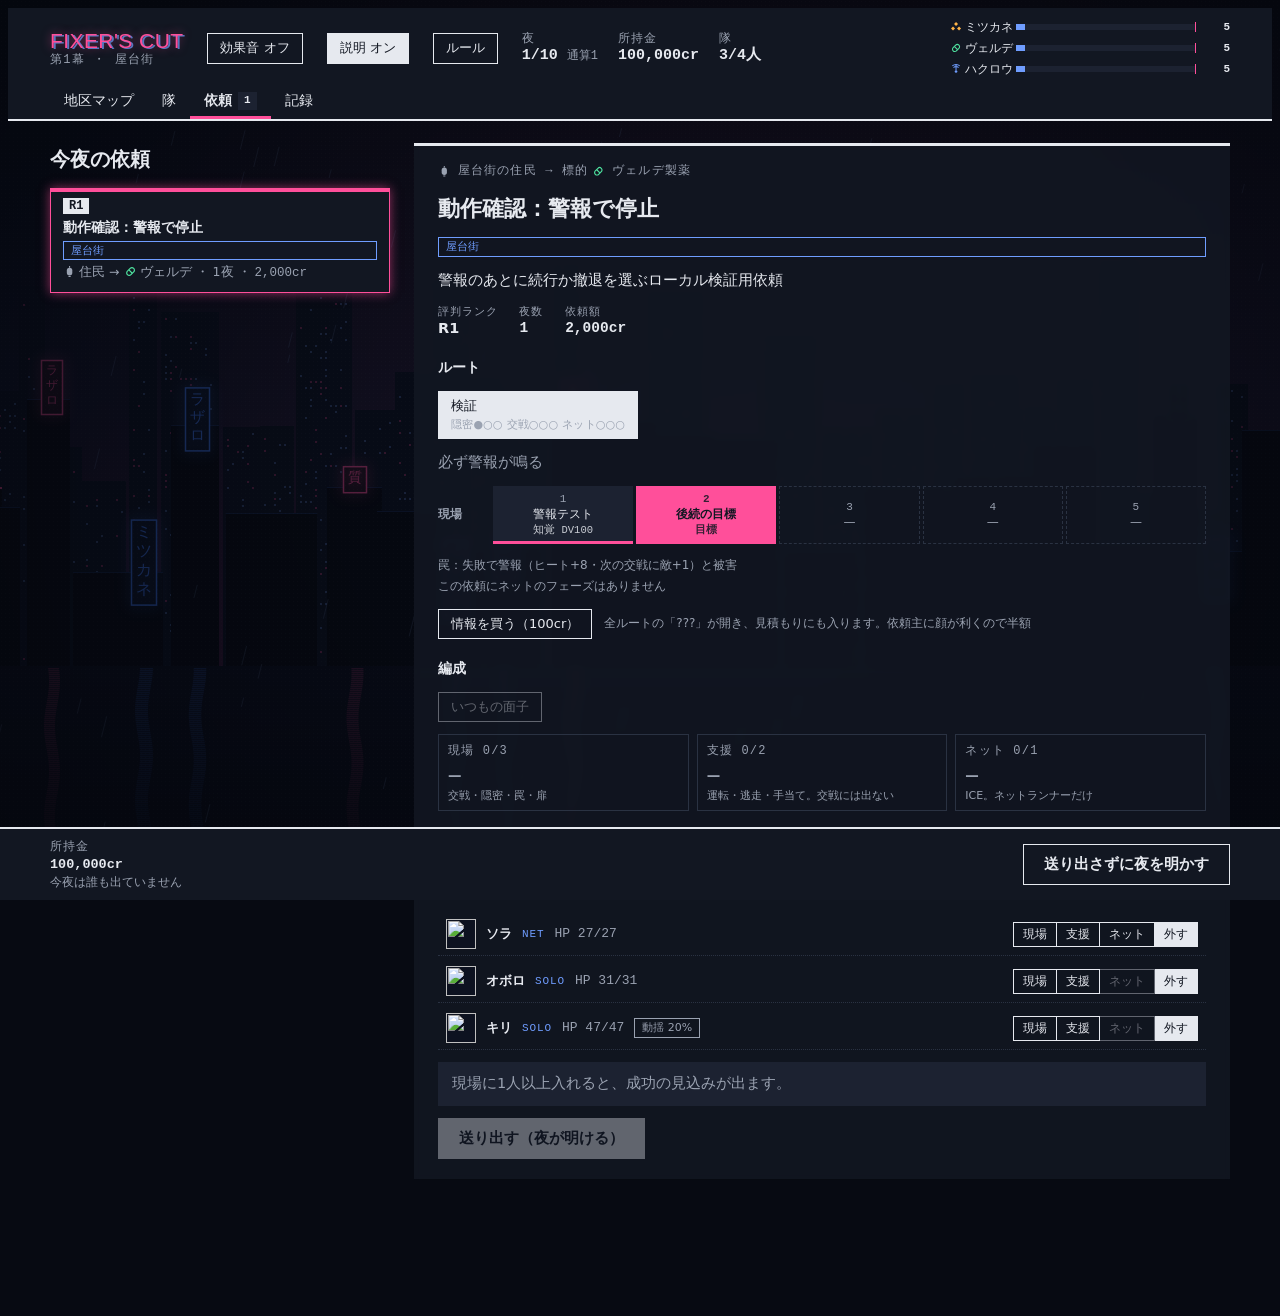
==== commit 617c6712: "Drop running costs, retreat and boss retries; harden the base run; narrate the comm log - No nightly" ====
--- a/tools/smoke.html
+++ b/tools/smoke.html
@@ -1,7 +1,7 @@
 <!doctype html><html lang="ja"><meta charset="utf-8"><meta name="viewport" content="width=device-width, initial-scale=1">
 <title>Fixer's Cut — local smoke fixture</title><link rel="stylesheet" href="/style.css">
 <canvas id="city" aria-hidden="true"></canvas><div id="app"></div><div id="modal" class="modal" hidden></div><div id="fx" class="fx" hidden></div>
-<script src="/js/data.js"></script><script src="/js/engine.js"></script><script src="/js/world.js"></script><script src="/js/run.js"></script><script src="/js/meta.js"></script><script src="/js/art.js"></script><script src="/js/comfort.js"></script><script src="/js/ui.js"></script>
+<script src="/js/data.js"></script><script src="/js/engine.js"></script><script src="/js/world.js"></script><script src="/js/run.js"></script><script src="/js/meta.js"></script><script src="/js/art.js"></script><script src="/js/comfort.js"></script><script src="/js/flavor.js"></script><script src="/js/ui.js"></script>
 <script>
 // Deliberately isolated to localhost test page; never persists over a player's save.
 save = () => {};
--- a/style.css
+++ b/style.css
@@ -309,6 +309,12 @@
 .ln.goal .what { font-weight: 700; }
 .ln.sub { padding-left: 62px; font-size: 12px; }
 .ln.sub.ng .what { color: var(--log-ng); }
+/* 描写とセリフは行の下に1段下げて出す。ダイスの計算と数字の内訳は「ダイスを見る」のときだけ */
+.ln .fl { flex-basis: 100%; padding-left: 62px; font-family: var(--body); color: var(--log-dim); font-size: 12.5px; }
+.ln .fl.say { color: var(--log-fg); }
+.ln.mad .fl { color: var(--log-ng); }
+body:not(.show-dice) .ln .calc, body:not(.show-dice) .ln .dice-only { display: none; }
+body.show-dice .ln .story-only { display: none; }
 .lanetag { font-family: var(--dot); font-size: 10.5px; color: var(--log-ok); border: 1px solid currentColor; padding: 0 4px; line-height: 1.4; }
 .arch { background: var(--panel); border-top: 1px solid var(--rule); padding: 10px 14px; display: grid; gap: 8px; }
 .arch summary { cursor: pointer; font-weight: 700; }
@@ -390,7 +396,7 @@
   .hb .ht { grid-column: 1 / -1; order: 3; height: 4px; }
   .tabs button { padding-inline: 11px; font-size: 13.5px; }
   .ln .t { min-width: 0; }
-  .ln.sub { padding-left: 14px; }
+  .ln.sub, .ln .fl { padding-left: 14px; }
   .est b { font-size: 24px; }
   .dock-in { flex-wrap: nowrap; gap: 10px; padding-block: 8px; }
   .proj small { display: none; }
